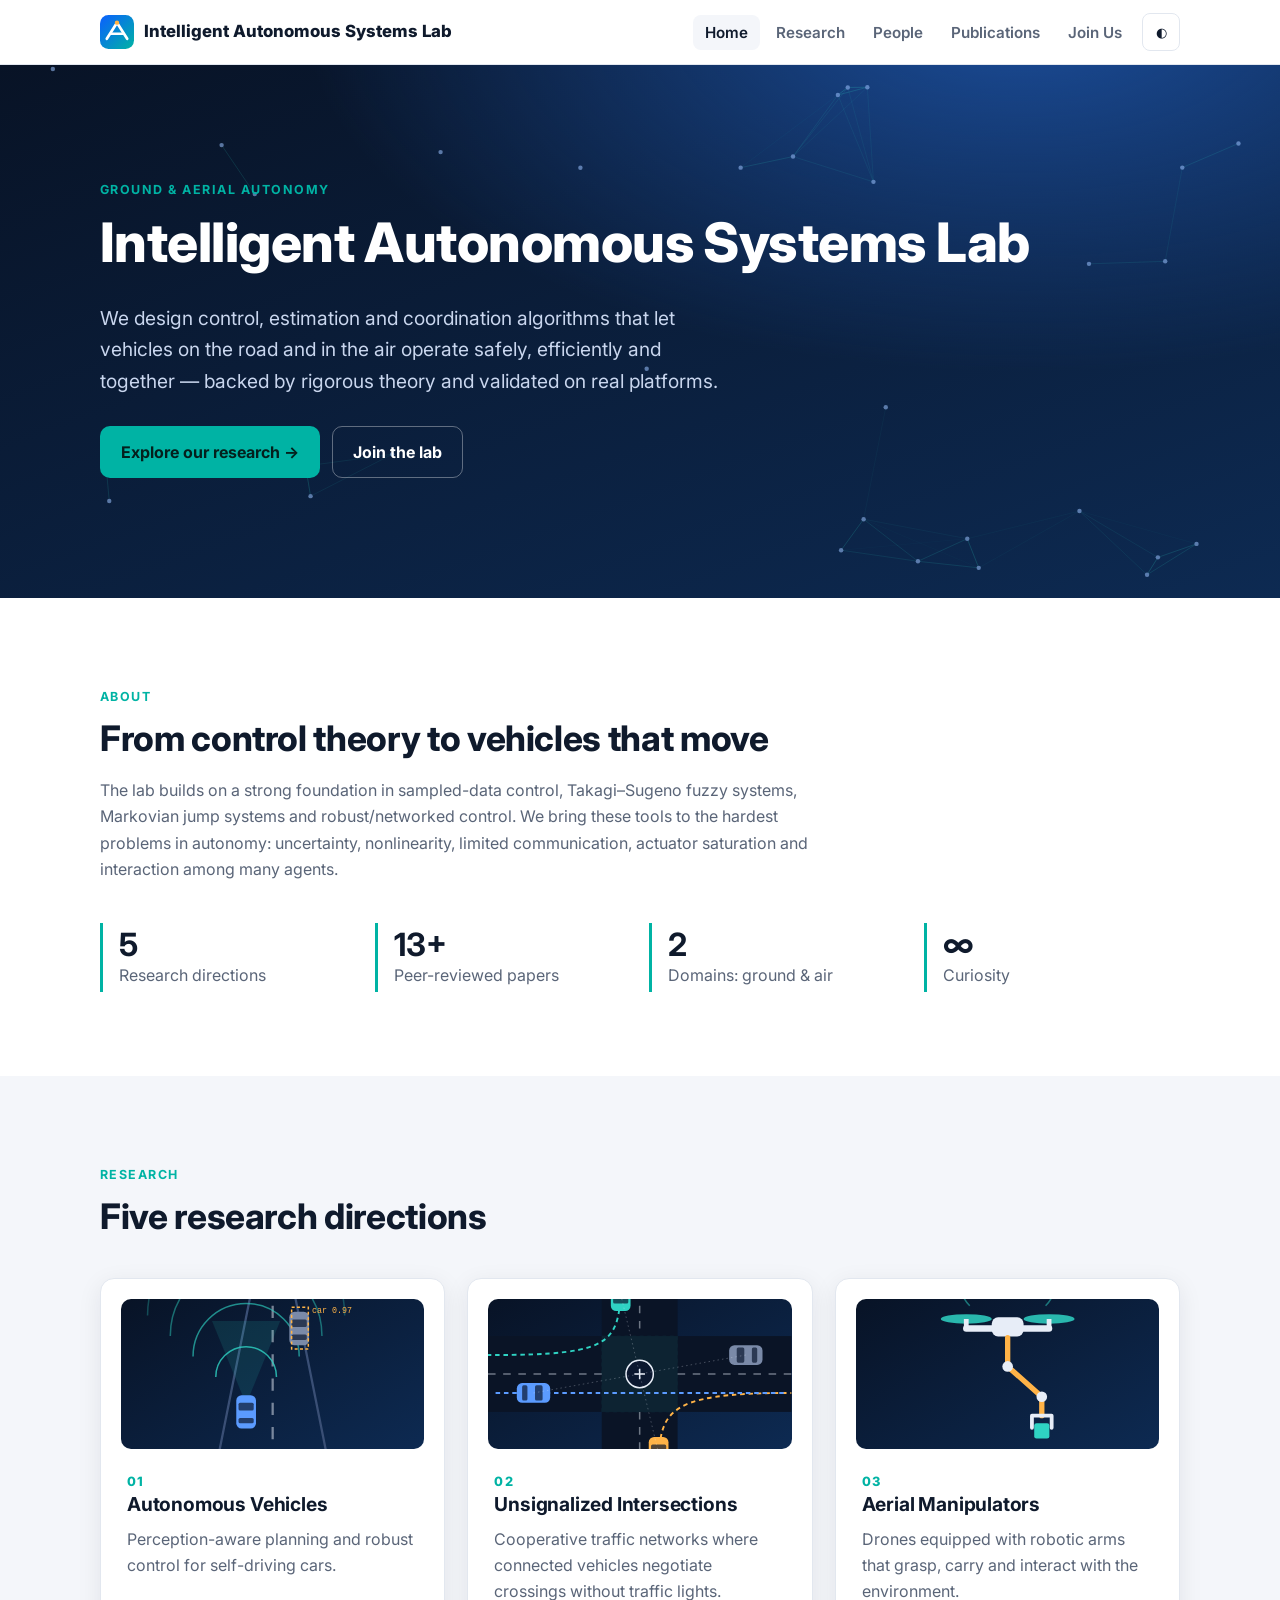
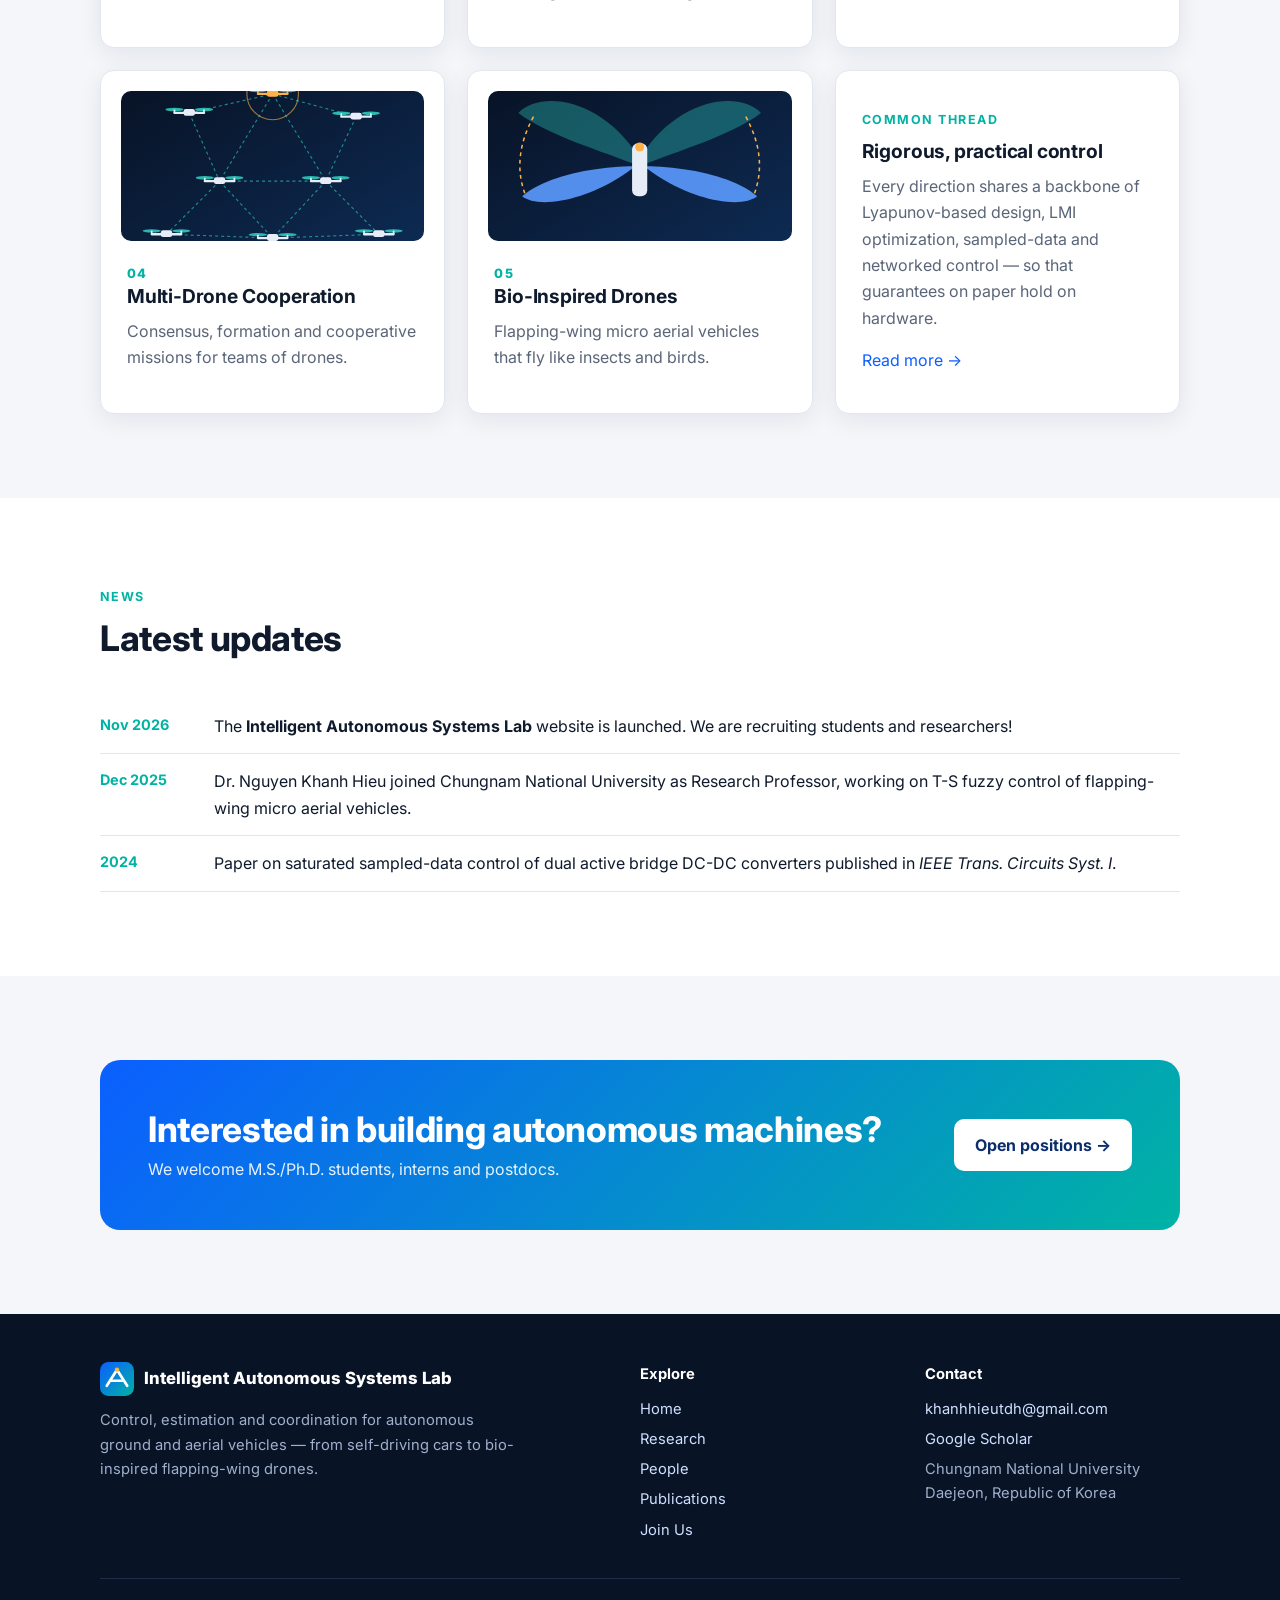
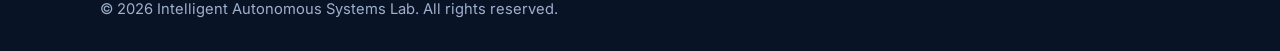
==== index.html @ d7c82af0 "Add files via upload" ====
<!doctype html><html lang="en"><head><meta charset="utf-8"><meta name="viewport" content="width=device-width,initial-scale=1"><link rel="preconnect" href="https://fonts.googleapis.com"><link href="https://fonts.googleapis.com/css2?family=Inter:wght@400;600;700;800&display=swap" rel="stylesheet"><link rel="stylesheet" href="assets/style.css"><link rel="icon" href="assets/favicon.svg">
<title>IAS Lab</title>
<meta name="description" content="Intelligent Autonomous Systems Lab — research on self-driving cars, unsignalized intersections, aerial manipulators, multi-drone cooperation and bio-inspired drones.">
</head><body data-page="home"><header id="site-header"></header>

<div class="hero"><canvas id="hero-canvas"></canvas><div class="wrap">
  <span class="eyebrow">Ground &amp; Aerial Autonomy</span>
  <h1>Intelligent Autonomous Systems Lab</h1>
  <p class="lead">We design control, estimation and coordination algorithms that let vehicles on the road and in the air operate safely, efficiently and together — backed by rigorous theory and validated on real platforms.</p>
  <div class="btns"><a class="btn btn-primary" href="research.html">Explore our research →</a><a class="btn btn-ghost" href="join.html">Join the lab</a></div>
</div></div>

<section><div class="wrap">
  <div class="section-head reveal"><span class="eyebrow">About</span><h2>From control theory to vehicles that move</h2>
  <p class="muted">The lab builds on a strong foundation in sampled-data control, Takagi–Sugeno fuzzy systems, Markovian jump systems and robust/networked control. We bring these tools to the hardest problems in autonomy: uncertainty, nonlinearity, limited communication, actuator saturation and interaction among many agents.</p></div>
  <div class="stats reveal">
    <div class="stat"><b>5</b><span class="muted">Research directions</span></div>
    <div class="stat"><b>13+</b><span class="muted">Peer-reviewed papers</span></div>
    <div class="stat"><b>2</b><span class="muted">Domains: ground &amp; air</span></div>
    <div class="stat"><b>∞</b><span class="muted">Curiosity</span></div>
  </div>
</div></section>

<section class="alt"><div class="wrap">
  <div class="section-head reveal"><span class="eyebrow">Research</span><h2>Five research directions</h2></div>
  <div class="grid g3">
    <a class="card reveal" href="research.html#av" style="color:inherit;text-decoration:none"><div class="art" data-art="av"></div><span class="num">01</span><h3>Autonomous Vehicles</h3><p class="muted">Perception-aware planning and robust control for self-driving cars.</p></a>
    <a class="card reveal" href="research.html#intersection" style="color:inherit;text-decoration:none"><div class="art" data-art="intersection"></div><span class="num">02</span><h3>Unsignalized Intersections</h3><p class="muted">Cooperative traffic networks where connected vehicles negotiate crossings without traffic lights.</p></a>
    <a class="card reveal" href="research.html#manipulation" style="color:inherit;text-decoration:none"><div class="art" data-art="manip"></div><span class="num">03</span><h3>Aerial Manipulators</h3><p class="muted">Drones equipped with robotic arms that grasp, carry and interact with the environment.</p></a>
    <a class="card reveal" href="research.html#multi-drone" style="color:inherit;text-decoration:none"><div class="art" data-art="swarm"></div><span class="num">04</span><h3>Multi-Drone Cooperation</h3><p class="muted">Consensus, formation and cooperative missions for teams of drones.</p></a>
    <a class="card reveal" href="research.html#bio-inspired" style="color:inherit;text-decoration:none"><div class="art" data-art="bio"></div><span class="num">05</span><h3>Bio-Inspired Drones</h3><p class="muted">Flapping-wing micro aerial vehicles that fly like insects and birds.</p></a>
    <div class="card reveal" style="display:flex;flex-direction:column;justify-content:center"><span class="eyebrow">Common thread</span><h3>Rigorous, practical control</h3><p class="muted">Every direction shares a backbone of Lyapunov-based design, LMI optimization, sampled-data and networked control — so that guarantees on paper hold on hardware.</p><a href="research.html">Read more →</a></div>
  </div>
</div></section>

<section><div class="wrap">
  <div class="section-head reveal"><span class="eyebrow">News</span><h2>Latest updates</h2></div>
  <ul class="news reveal">
    <li><time>Nov 2026</time><span>The <b>Intelligent Autonomous Systems Lab</b> website is launched. We are recruiting students and researchers!</span></li>
    <li><time>Dec 2025</time><span>Dr. Nguyen Khanh Hieu joined Chungnam National University as Research Professor, working on T-S fuzzy control of flapping-wing micro aerial vehicles.</span></li>
    <li><time>2024</time><span>Paper on saturated sampled-data control of dual active bridge DC-DC converters published in <i>IEEE Trans. Circuits Syst. I</i>.</span></li>
  </ul>
</div></section>

<section class="alt"><div class="wrap"><div class="cta reveal">
  <div><h2>Interested in building autonomous machines?</h2><p style="margin:0;opacity:.9">We welcome M.S./Ph.D. students, interns and postdocs.</p></div>
  <a class="btn" href="join.html">Open positions →</a></div></div></section>

<footer id="site-footer"></footer><script src="assets/main.js"></script></body></html>
---- assets/style.css ----
:root{
  --bg:#ffffff; --bg-alt:#f4f6fa; --ink:#0f1a2c; --muted:#5a6578; --line:#e2e7ef;
  --brand:#0b5fff; --brand-2:#00b3a4; --accent:#ff8a00;
  --hero1:#081326; --hero2:#0d2a52; --card:#ffffff;
  --radius:14px; --shadow:0 6px 24px rgba(15,26,44,.08);
}
@media (prefers-color-scheme: dark){
  :root:not([data-theme="light"]){
    --bg:#0b1220; --bg-alt:#0f1829; --ink:#e7edf7; --muted:#9aa7bd; --line:#1f2b42;
    --brand:#5b9bff; --brand-2:#2fd3c3; --card:#111c30; --shadow:0 6px 24px rgba(0,0,0,.35);
  }
}
:root[data-theme="dark"]{
  --bg:#0b1220; --bg-alt:#0f1829; --ink:#e7edf7; --muted:#9aa7bd; --line:#1f2b42;
  --brand:#5b9bff; --brand-2:#2fd3c3; --card:#111c30; --shadow:0 6px 24px rgba(0,0,0,.35);
}
*{box-sizing:border-box}
html{scroll-behavior:smooth}
body{margin:0;background:var(--bg);color:var(--ink);font:16px/1.65 "Inter",system-ui,-apple-system,"Segoe UI",Roboto,sans-serif;-webkit-font-smoothing:antialiased}
a{color:var(--brand);text-decoration:none}
a:hover{text-decoration:underline}
img,svg{max-width:100%;display:block}
.wrap{max-width:1120px;margin:0 auto;padding:0 20px}
h1,h2,h3{line-height:1.2;letter-spacing:-.01em;margin:0 0 .5em}
h1{font-size:clamp(2rem,5vw,3.4rem);font-weight:800}
h2{font-size:clamp(1.6rem,3vw,2.2rem);font-weight:750}
h3{font-size:1.2rem;font-weight:700}
p{margin:0 0 1em}
.muted{color:var(--muted)}
.eyebrow{display:inline-block;font-size:.78rem;font-weight:700;letter-spacing:.12em;text-transform:uppercase;color:var(--brand-2);margin-bottom:.6rem}

/* header */
.site-header{position:sticky;top:0;z-index:50;background:color-mix(in srgb,var(--bg) 88%,transparent);backdrop-filter:blur(10px);border-bottom:1px solid var(--line)}
.nav{display:flex;align-items:center;justify-content:space-between;height:64px}
.logo{display:flex;align-items:center;gap:10px;font-weight:800;color:var(--ink);font-size:1.05rem}
.logo:hover{text-decoration:none}
.logo svg{width:34px;height:34px}
.nav-links{display:flex;gap:4px;align-items:center;list-style:none;margin:0;padding:0}
.nav-links a{color:var(--muted);font-weight:600;font-size:.95rem;padding:8px 12px;border-radius:8px}
.nav-links a:hover,.nav-links a.active{color:var(--ink);background:var(--bg-alt);text-decoration:none}
.icon-btn{background:none;border:1px solid var(--line);color:var(--ink);border-radius:8px;width:38px;height:38px;cursor:pointer;display:grid;place-items:center}
.menu-btn{display:none}
@media (max-width:820px){
  .menu-btn{display:grid}
  .nav-links{position:absolute;top:64px;left:0;right:0;flex-direction:column;align-items:stretch;background:var(--bg);border-bottom:1px solid var(--line);padding:10px 20px;display:none}
  .nav-links.open{display:flex}
}

/* hero */
.hero{position:relative;overflow:hidden;color:#fff;background:radial-gradient(1200px 600px at 80% -10%,#1b4d9a 0%,transparent 60%),linear-gradient(160deg,var(--hero1),var(--hero2))}
.hero .wrap{position:relative;z-index:2;padding:110px 20px 120px}
.hero p.lead{font-size:1.2rem;max-width:640px;color:#c9d6ee}
.hero canvas{position:absolute;inset:0;width:100%;height:100%;z-index:1;opacity:.55}
.btns{display:flex;gap:12px;flex-wrap:wrap;margin-top:28px}
.btn{display:inline-flex;align-items:center;gap:8px;padding:12px 20px;border-radius:10px;font-weight:700;border:1px solid transparent}
.btn:hover{text-decoration:none;transform:translateY(-1px)}
.btn-primary{background:var(--brand-2);color:#04201d}
.btn-ghost{border-color:rgba(255,255,255,.35);color:#fff}
.page-hero{background:linear-gradient(160deg,var(--hero1),var(--hero2));color:#fff}
.page-hero .wrap{padding:70px 20px 60px}
.page-hero p{color:#c9d6ee;max-width:720px;font-size:1.1rem}

/* sections */
section{padding:84px 0}
section.alt{background:var(--bg-alt)}
.section-head{max-width:720px;margin-bottom:40px}
.grid{display:grid;gap:22px}
.g3{grid-template-columns:repeat(auto-fill,minmax(300px,1fr))}
.g2{grid-template-columns:repeat(auto-fill,minmax(420px,1fr))}
@media (max-width:520px){.g2,.g3{grid-template-columns:1fr}}
.card{background:var(--card);border:1px solid var(--line);border-radius:var(--radius);padding:26px;box-shadow:var(--shadow);transition:transform .2s,border-color .2s}
.card:hover{transform:translateY(-3px);border-color:color-mix(in srgb,var(--brand) 40%,var(--line))}
.card .art{height:150px;border-radius:10px;background:linear-gradient(150deg,var(--hero1),var(--hero2));margin:-6px -6px 18px;display:grid;place-items:center;overflow:hidden}
.card .art svg{width:100%;height:100%}
.num{font-size:.8rem;font-weight:800;color:var(--brand-2);letter-spacing:.1em}
.tags{display:flex;flex-wrap:wrap;gap:6px;margin-top:12px}
.tag{font-size:.78rem;font-weight:600;padding:3px 10px;border-radius:999px;background:var(--bg-alt);color:var(--muted);border:1px solid var(--line)}
.stats{display:grid;grid-template-columns:repeat(auto-fit,minmax(160px,1fr));gap:18px;margin-top:40px}
.stat{border-left:3px solid var(--brand-2);padding:4px 16px}
.stat b{display:block;font-size:2rem;line-height:1.1}

/* research detail */
.research-block{display:grid;grid-template-columns:1fr 1.15fr;gap:48px;align-items:center;padding:64px 0;border-bottom:1px solid var(--line)}
.research-block:nth-child(even) .art-lg{order:2}
.art-lg{border-radius:var(--radius);background:linear-gradient(150deg,var(--hero1),var(--hero2));aspect-ratio:4/3;overflow:hidden;box-shadow:var(--shadow)}
.art-lg svg{width:100%;height:100%}
.research-block ul{padding-left:1.1em;margin:0 0 1em}
.research-block li{margin-bottom:.35em}
@media (max-width:820px){.research-block{grid-template-columns:1fr;gap:24px}.research-block:nth-child(even) .art-lg{order:0}}
.toc{display:flex;flex-wrap:wrap;gap:8px;margin-top:22px}
.toc a{color:#fff;border:1px solid rgba(255,255,255,.3);padding:6px 14px;border-radius:999px;font-size:.9rem;font-weight:600}
.toc a:hover{background:rgba(255,255,255,.1);text-decoration:none}

/* people */
.pi{display:grid;grid-template-columns:220px 1fr;gap:40px;align-items:start}
@media (max-width:720px){.pi{grid-template-columns:1fr}}
.avatar{width:220px;height:220px;border-radius:18px;background:linear-gradient(150deg,var(--brand),var(--brand-2));display:grid;place-items:center;color:#fff;font-size:4rem;font-weight:800;box-shadow:var(--shadow)}
.timeline{list-style:none;padding:0;margin:0;border-left:2px solid var(--line)}
.timeline li{position:relative;padding:0 0 18px 20px}
.timeline li::before{content:"";position:absolute;left:-7px;top:7px;width:12px;height:12px;border-radius:50%;background:var(--brand-2)}
.timeline .when{font-size:.85rem;color:var(--muted);font-weight:600}
.links{display:flex;gap:10px;flex-wrap:wrap;margin:14px 0}
.chip{display:inline-flex;align-items:center;gap:6px;padding:7px 14px;border-radius:8px;border:1px solid var(--line);font-weight:600;font-size:.9rem;color:var(--ink);background:var(--card)}
.chip:hover{border-color:var(--brand);text-decoration:none}
.member{text-align:center}
.member .ph{width:96px;height:96px;border-radius:50%;margin:0 auto 12px;background:var(--bg-alt);border:2px dashed var(--line);display:grid;place-items:center;color:var(--muted);font-size:2rem}

/* publications */
.filter{display:flex;gap:8px;flex-wrap:wrap;margin-bottom:28px}
.filter button{font:inherit;font-weight:600;font-size:.9rem;padding:7px 16px;border-radius:999px;border:1px solid var(--line);background:var(--card);color:var(--muted);cursor:pointer}
.filter button.on{background:var(--brand);border-color:var(--brand);color:#fff}
.pubs{list-style:none;padding:0;margin:0}
.pub{display:grid;grid-template-columns:64px 1fr;gap:16px;padding:18px 0;border-bottom:1px solid var(--line)}
.pub .yr{font-weight:800;color:var(--brand-2)}
.pub .title{font-weight:700}
.pub .venue{font-style:italic;color:var(--muted)}
.badge{display:inline-block;font-size:.7rem;font-weight:800;letter-spacing:.06em;text-transform:uppercase;padding:2px 8px;border-radius:5px;margin-left:6px;background:color-mix(in srgb,var(--accent) 18%,transparent);color:var(--accent);vertical-align:middle}

/* news / cta */
.news{list-style:none;padding:0;margin:0}
.news li{display:flex;gap:18px;padding:14px 0;border-bottom:1px solid var(--line)}
.news time{flex:0 0 96px;font-weight:700;color:var(--brand-2);font-size:.9rem}
.cta{border-radius:20px;padding:48px;background:linear-gradient(135deg,var(--brand),var(--brand-2));color:#fff;display:flex;justify-content:space-between;gap:24px;align-items:center;flex-wrap:wrap}
.cta h2{margin:0 0 6px}
.cta .btn{background:#fff;color:#0b2d6b}

footer{background:var(--hero1);color:#9fb0cc;padding:48px 0 30px;font-size:.92rem}
footer a{color:#cfe0ff}
.foot{display:grid;grid-template-columns:2fr 1fr 1fr;gap:30px}
@media (max-width:720px){.foot{grid-template-columns:1fr}}
footer h4{color:#fff;margin:0 0 10px}
footer ul{list-style:none;padding:0;margin:0}
footer li{margin-bottom:6px}
.copy{border-top:1px solid #1d2c47;margin-top:30px;padding-top:18px}
.reveal{opacity:0;transform:translateY(18px);transition:opacity .6s,transform .6s}
.reveal.in{opacity:1;transform:none}
@media (prefers-reduced-motion:reduce){.reveal{opacity:1;transform:none}}
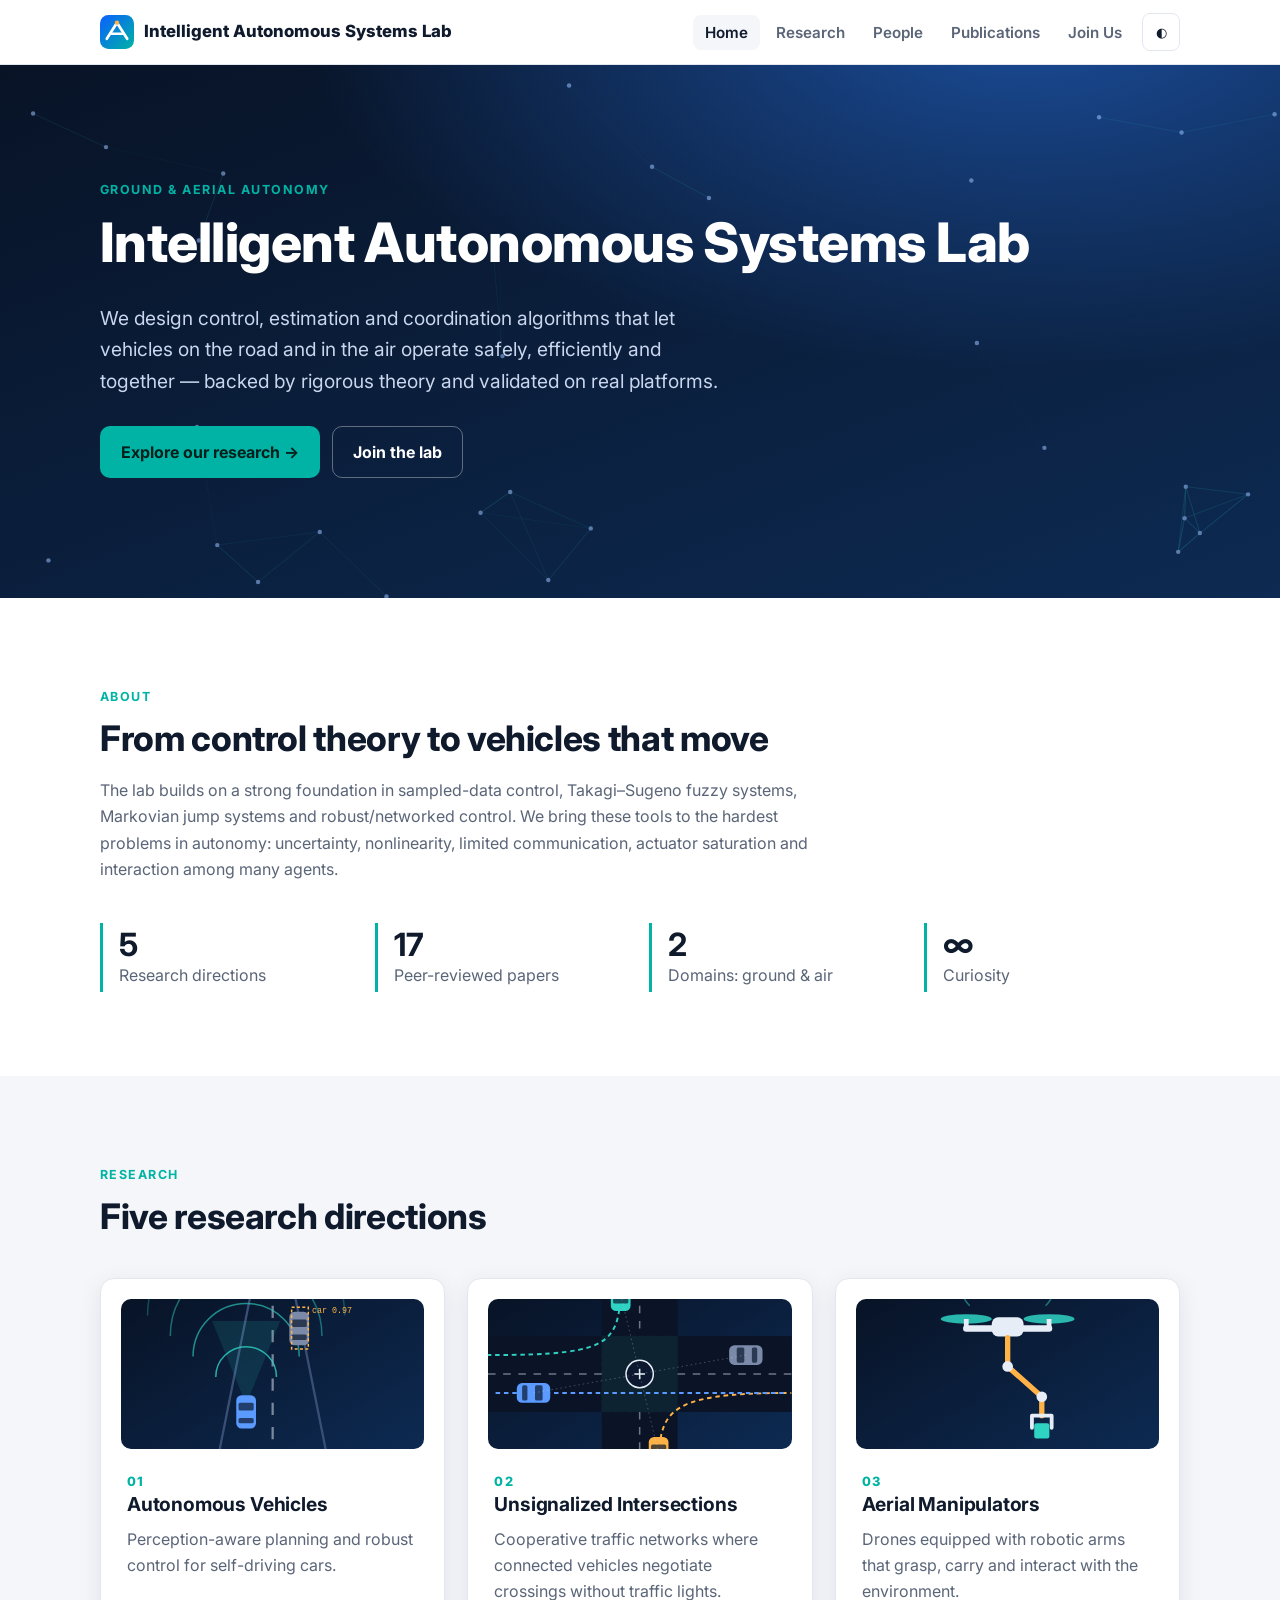
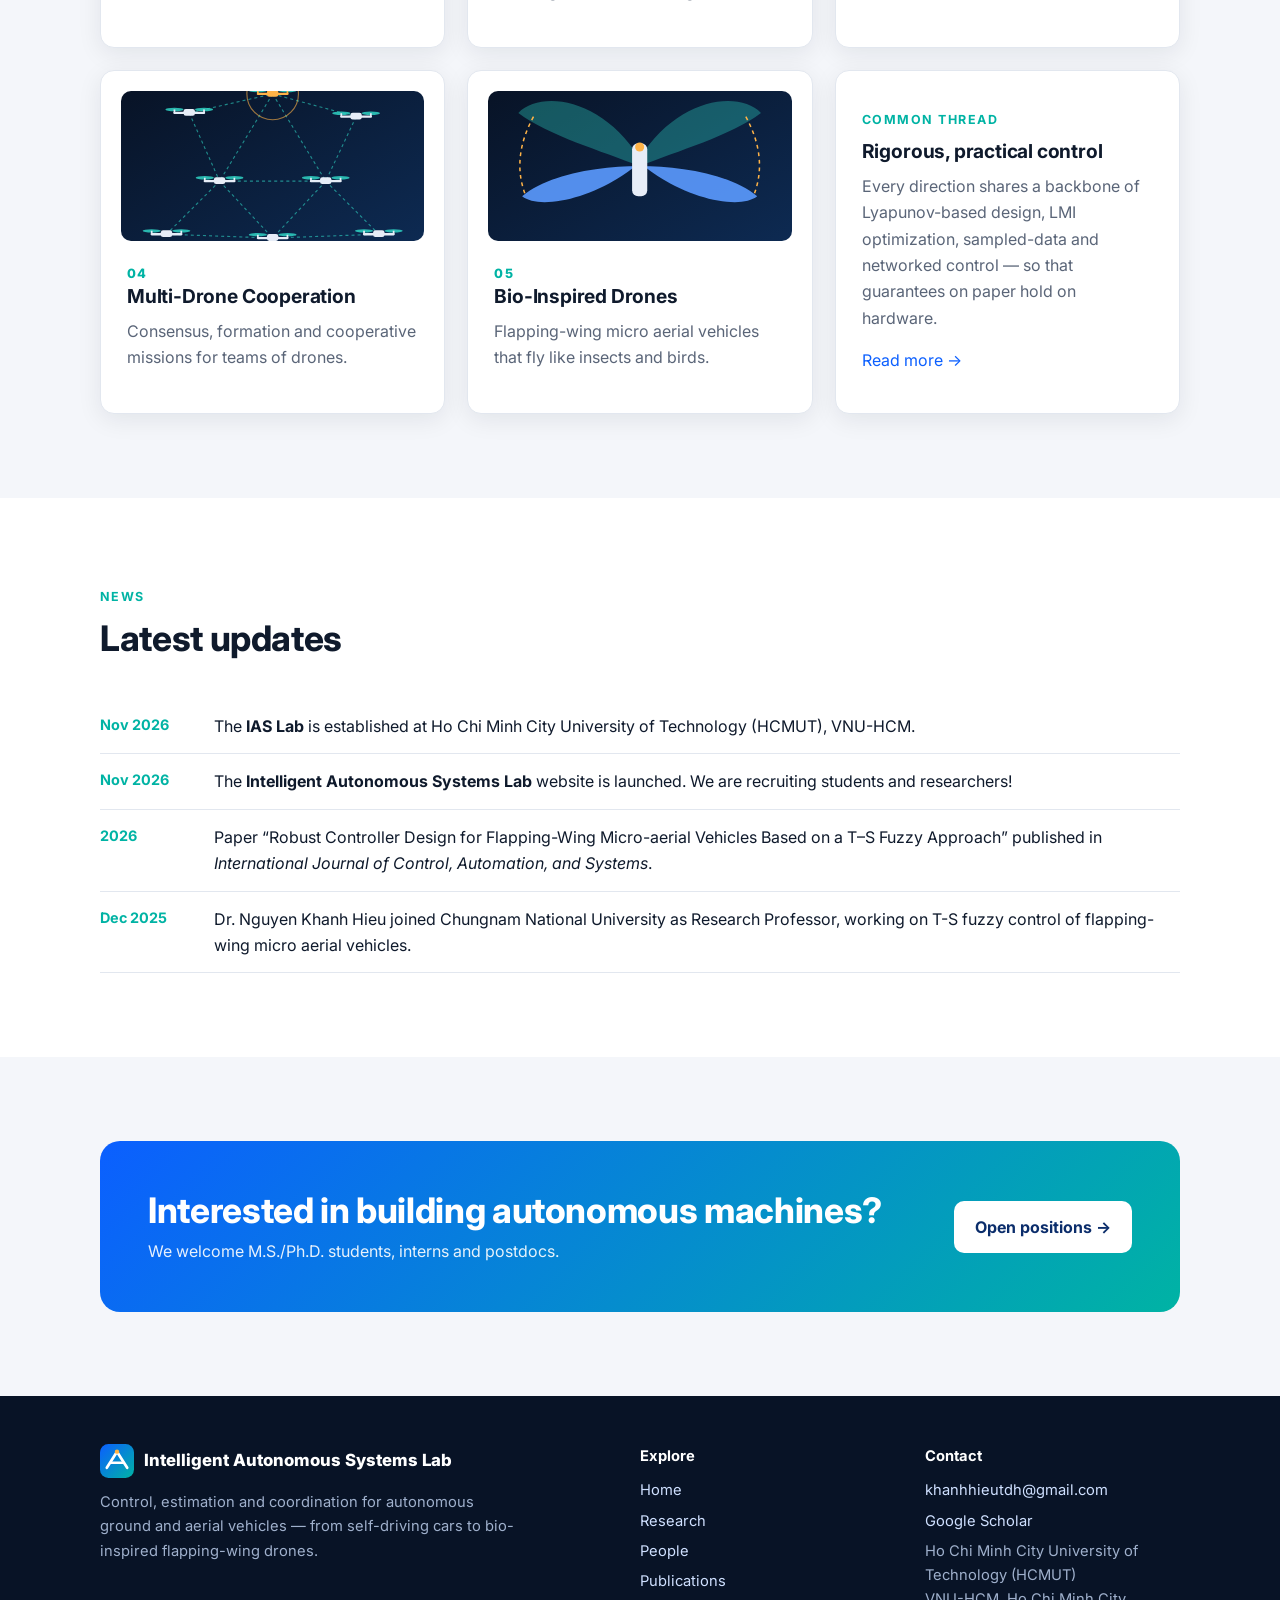
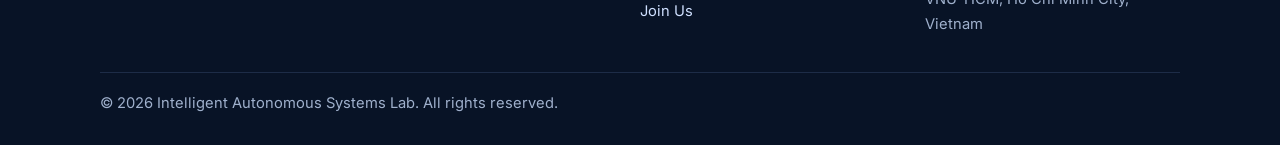
==== commit e4d587c6: "Add files via upload" ====
--- a/index.html
+++ b/index.html
@@ -15,7 +15,7 @@
   <p class="muted">The lab builds on a strong foundation in sampled-data control, Takagi–Sugeno fuzzy systems, Markovian jump systems and robust/networked control. We bring these tools to the hardest problems in autonomy: uncertainty, nonlinearity, limited communication, actuator saturation and interaction among many agents.</p></div>
   <div class="stats reveal">
     <div class="stat"><b>5</b><span class="muted">Research directions</span></div>
-    <div class="stat"><b>13+</b><span class="muted">Peer-reviewed papers</span></div>
+    <div class="stat"><b>17</b><span class="muted">Peer-reviewed papers</span></div>
     <div class="stat"><b>2</b><span class="muted">Domains: ground &amp; air</span></div>
     <div class="stat"><b>∞</b><span class="muted">Curiosity</span></div>
   </div>
@@ -36,9 +36,10 @@
 <section><div class="wrap">
   <div class="section-head reveal"><span class="eyebrow">News</span><h2>Latest updates</h2></div>
   <ul class="news reveal">
+    <li><time>Nov 2026</time><span>The <b>IAS Lab</b> is established at Ho Chi Minh City University of Technology (HCMUT), VNU-HCM.</span></li>
     <li><time>Nov 2026</time><span>The <b>Intelligent Autonomous Systems Lab</b> website is launched. We are recruiting students and researchers!</span></li>
+    <li><time>2026</time><span>Paper “Robust Controller Design for Flapping-Wing Micro-aerial Vehicles Based on a T–S Fuzzy Approach” published in <i>International Journal of Control, Automation, and Systems</i>.</span></li>
     <li><time>Dec 2025</time><span>Dr. Nguyen Khanh Hieu joined Chungnam National University as Research Professor, working on T-S fuzzy control of flapping-wing micro aerial vehicles.</span></li>
-    <li><time>2024</time><span>Paper on saturated sampled-data control of dual active bridge DC-DC converters published in <i>IEEE Trans. Circuits Syst. I</i>.</span></li>
   </ul>
 </div></section>
 
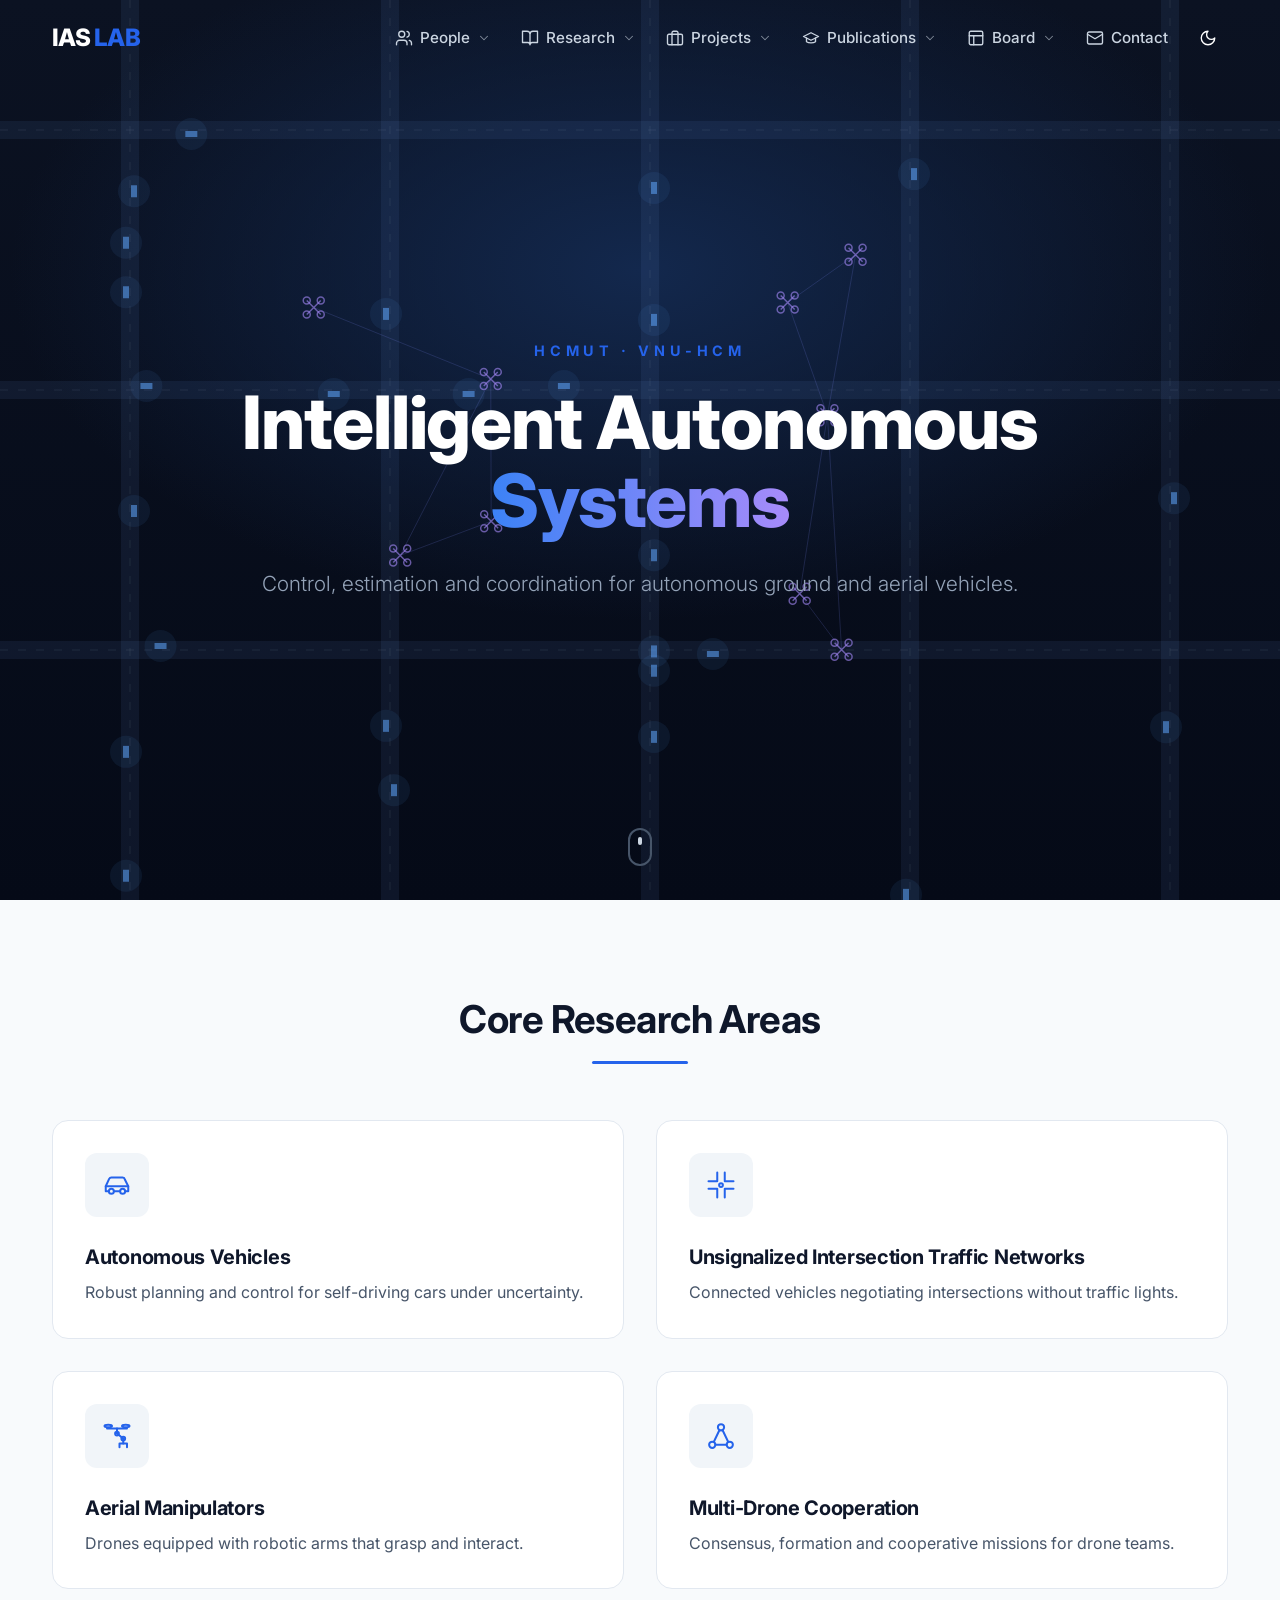
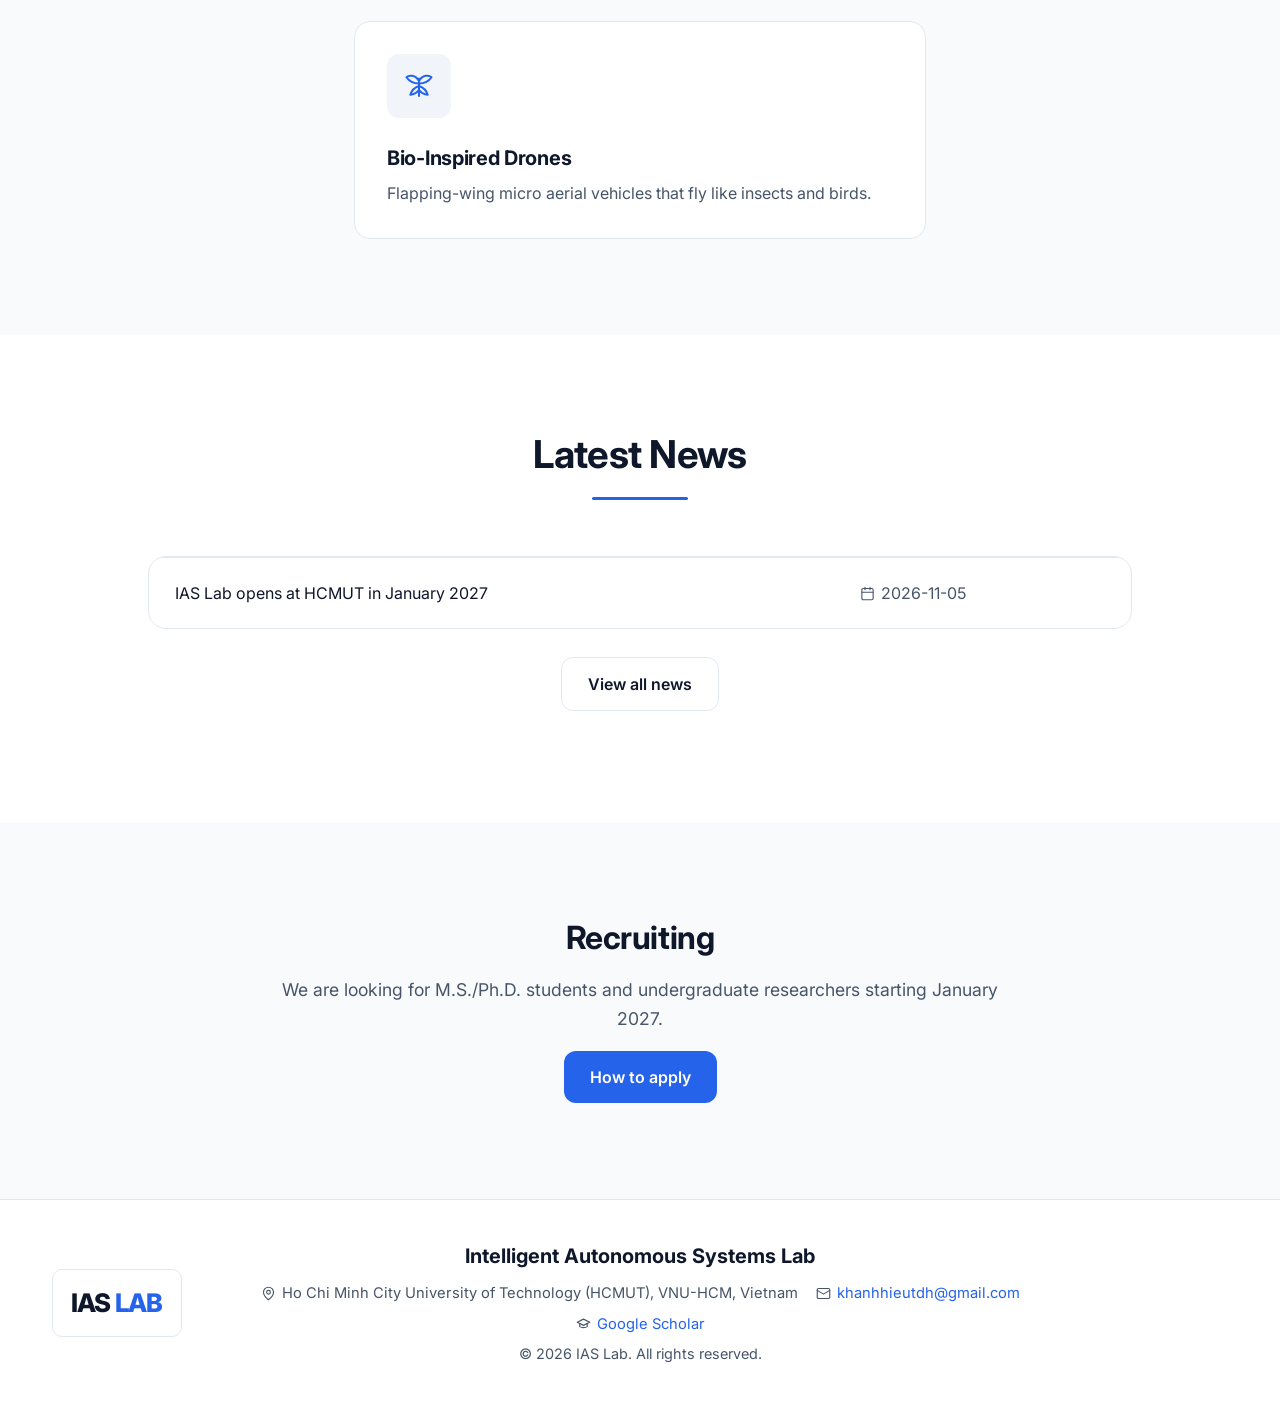
==== commit aa652653: "Add files via upload" ====
--- a/index.html
+++ b/index.html
@@ -1,50 +1,27 @@
-<!doctype html><html lang="en"><head><meta charset="utf-8"><meta name="viewport" content="width=device-width,initial-scale=1"><link rel="preconnect" href="https://fonts.googleapis.com"><link href="https://fonts.googleapis.com/css2?family=Inter:wght@400;600;700;800&display=swap" rel="stylesheet"><link rel="stylesheet" href="assets/style.css"><link rel="icon" href="assets/favicon.svg">
-<title>IAS Lab</title>
-<meta name="description" content="Intelligent Autonomous Systems Lab — research on self-driving cars, unsignalized intersections, aerial manipulators, multi-drone cooperation and bio-inspired drones.">
-</head><body data-page="home"><header id="site-header"></header>
+<!doctype html><html lang="en"><head><meta charset="utf-8"><meta name="viewport" content="width=device-width,initial-scale=1">
+<title>IAS Lab</title><meta name="description" content="Intelligent Autonomous Systems Lab — autonomous vehicles, unsignalized intersections, aerial manipulators, multi-drone cooperation and bio-inspired drones.">
+<link rel="preconnect" href="https://fonts.googleapis.com"><link href="https://fonts.googleapis.com/css2?family=Inter:wght@300;400;500;600;700;800&display=swap" rel="stylesheet">
+<link rel="icon" href="assets/favicon.svg"><link rel="stylesheet" href="assets/style.css">
+<script>try{var t=localStorage.getItem('theme');if(t)document.documentElement.dataset.theme=t}catch(e){}</script>
+</head><body data-page="home"><header id="hdr"></header>
+<main>
+<section class="hero"><canvas id="hero-canvas"></canvas><div class="in">
+  <div class="kicker">HCMUT · VNU-HCM</div>
+  <h1>Intelligent Autonomous<br><span class="grad">Systems</span></h1>
+  <p id="hero-p"></p></div><a class="mouse" href="#research" aria-label="Scroll down"></a></section>
 
-<div class="hero"><canvas id="hero-canvas"></canvas><div class="wrap">
-  <span class="eyebrow">Ground &amp; Aerial Autonomy</span>
-  <h1>Intelligent Autonomous Systems Lab</h1>
-  <p class="lead">We design control, estimation and coordination algorithms that let vehicles on the road and in the air operate safely, efficiently and together — backed by rigorous theory and validated on real platforms.</p>
-  <div class="btns"><a class="btn btn-primary" href="research.html">Explore our research →</a><a class="btn btn-ghost" href="join.html">Join the lab</a></div>
-</div></div>
+<section class="sec" id="research"><div class="wrap">
+  <div class="title fade"><h2>Core Research Areas</h2><div class="bar"></div></div>
+  <div class="areas" id="areas"></div></div></section>
 
-<section><div class="wrap">
-  <div class="section-head reveal"><span class="eyebrow">About</span><h2>From control theory to vehicles that move</h2>
-  <p class="muted">The lab builds on a strong foundation in sampled-data control, Takagi–Sugeno fuzzy systems, Markovian jump systems and robust/networked control. We bring these tools to the hardest problems in autonomy: uncertainty, nonlinearity, limited communication, actuator saturation and interaction among many agents.</p></div>
-  <div class="stats reveal">
-    <div class="stat"><b>5</b><span class="muted">Research directions</span></div>
-    <div class="stat"><b>17</b><span class="muted">Peer-reviewed papers</span></div>
-    <div class="stat"><b>2</b><span class="muted">Domains: ground &amp; air</span></div>
-    <div class="stat"><b>∞</b><span class="muted">Curiosity</span></div>
-  </div>
-</div></section>
+<section class="sec tint"><div class="wrap narrow">
+  <div class="title fade"><h2>Latest News</h2><div class="bar"></div></div>
+  <table class="tbl fade"><tbody id="latest"></tbody></table>
+  <p style="text-align:center;margin-top:28px"><a class="btn ghost" href="board.html#news">View all news</a></p></div></section>
 
-<section class="alt"><div class="wrap">
-  <div class="section-head reveal"><span class="eyebrow">Research</span><h2>Five research directions</h2></div>
-  <div class="grid g3">
-    <a class="card reveal" href="research.html#av" style="color:inherit;text-decoration:none"><div class="art" data-art="av"></div><span class="num">01</span><h3>Autonomous Vehicles</h3><p class="muted">Perception-aware planning and robust control for self-driving cars.</p></a>
-    <a class="card reveal" href="research.html#intersection" style="color:inherit;text-decoration:none"><div class="art" data-art="intersection"></div><span class="num">02</span><h3>Unsignalized Intersections</h3><p class="muted">Cooperative traffic networks where connected vehicles negotiate crossings without traffic lights.</p></a>
-    <a class="card reveal" href="research.html#manipulation" style="color:inherit;text-decoration:none"><div class="art" data-art="manip"></div><span class="num">03</span><h3>Aerial Manipulators</h3><p class="muted">Drones equipped with robotic arms that grasp, carry and interact with the environment.</p></a>
-    <a class="card reveal" href="research.html#multi-drone" style="color:inherit;text-decoration:none"><div class="art" data-art="swarm"></div><span class="num">04</span><h3>Multi-Drone Cooperation</h3><p class="muted">Consensus, formation and cooperative missions for teams of drones.</p></a>
-    <a class="card reveal" href="research.html#bio-inspired" style="color:inherit;text-decoration:none"><div class="art" data-art="bio"></div><span class="num">05</span><h3>Bio-Inspired Drones</h3><p class="muted">Flapping-wing micro aerial vehicles that fly like insects and birds.</p></a>
-    <div class="card reveal" style="display:flex;flex-direction:column;justify-content:center"><span class="eyebrow">Common thread</span><h3>Rigorous, practical control</h3><p class="muted">Every direction shares a backbone of Lyapunov-based design, LMI optimization, sampled-data and networked control — so that guarantees on paper hold on hardware.</p><a href="research.html">Read more →</a></div>
-  </div>
-</div></section>
-
-<section><div class="wrap">
-  <div class="section-head reveal"><span class="eyebrow">News</span><h2>Latest updates</h2></div>
-  <ul class="news reveal">
-    <li><time>Nov 2026</time><span>The <b>IAS Lab</b> is established at Ho Chi Minh City University of Technology (HCMUT), VNU-HCM.</span></li>
-    <li><time>Nov 2026</time><span>The <b>Intelligent Autonomous Systems Lab</b> website is launched. We are recruiting students and researchers!</span></li>
-    <li><time>2026</time><span>Paper “Robust Controller Design for Flapping-Wing Micro-aerial Vehicles Based on a T–S Fuzzy Approach” published in <i>International Journal of Control, Automation, and Systems</i>.</span></li>
-    <li><time>Dec 2025</time><span>Dr. Nguyen Khanh Hieu joined Chungnam National University as Research Professor, working on T-S fuzzy control of flapping-wing micro aerial vehicles.</span></li>
-  </ul>
-</div></section>
-
-<section class="alt"><div class="wrap"><div class="cta reveal">
-  <div><h2>Interested in building autonomous machines?</h2><p style="margin:0;opacity:.9">We welcome M.S./Ph.D. students, interns and postdocs.</p></div>
-  <a class="btn" href="join.html">Open positions →</a></div></div></section>
-
-<footer id="site-footer"></footer><script src="assets/main.js"></script></body></html>
+<section class="sec"><div class="wrap"><div class="cta fade">
+  <h2 style="font-size:2rem">Recruiting</h2>
+  <p>We are looking for M.S./Ph.D. students and undergraduate researchers starting January 2027.</p>
+  <a class="btn" href="contact.html">How to apply</a></div></div></section>
+</main>
+<footer id="ftr"></footer><script src="assets/data.js"></script><script src="assets/main.js"></script></body></html>
--- a/assets/style.css
+++ b/assets/style.css
@@ -1,137 +1,210 @@
 :root{
-  --bg:#ffffff; --bg-alt:#f4f6fa; --ink:#0f1a2c; --muted:#5a6578; --line:#e2e7ef;
-  --brand:#0b5fff; --brand-2:#00b3a4; --accent:#ff8a00;
-  --hero1:#081326; --hero2:#0d2a52; --card:#ffffff;
-  --radius:14px; --shadow:0 6px 24px rgba(15,26,44,.08);
-}
-@media (prefers-color-scheme: dark){
-  :root:not([data-theme="light"]){
-    --bg:#0b1220; --bg-alt:#0f1829; --ink:#e7edf7; --muted:#9aa7bd; --line:#1f2b42;
-    --brand:#5b9bff; --brand-2:#2fd3c3; --card:#111c30; --shadow:0 6px 24px rgba(0,0,0,.35);
-  }
+  --bg:#f8fafc; --bg2:#ffffff; --card:#ffffff; --card2:#f1f5f9; --line:#e2e8f0; --ink:#0f172a; --muted:#475569; --dim:#64748b;
+  --blue:#2563eb; --hero:#0b1222; --blue-soft:rgba(37,99,235,.10); --violet:#6366f1; --shadow:0 10px 30px rgba(15,23,42,.08);
 }
 :root[data-theme="dark"]{
-  --bg:#0b1220; --bg-alt:#0f1829; --ink:#e7edf7; --muted:#9aa7bd; --line:#1f2b42;
-  --brand:#5b9bff; --brand-2:#2fd3c3; --card:#111c30; --shadow:0 6px 24px rgba(0,0,0,.35);
-}
+  --bg:#030712; --bg2:#0b1324; --card:#111a2e; --card2:#18233a; --line:#1f2a40; --ink:#f1f5f9; --muted:#94a3b8; --dim:#64748b;
+  --blue:#3b82f6; --blue-soft:rgba(59,130,246,.14); --violet:#818cf8; --hero:#0b1222;
+  --shadow:0 10px 30px rgba(0,0,0,.35);
+}
+
 *{box-sizing:border-box}
 html{scroll-behavior:smooth}
-body{margin:0;background:var(--bg);color:var(--ink);font:16px/1.65 "Inter",system-ui,-apple-system,"Segoe UI",Roboto,sans-serif;-webkit-font-smoothing:antialiased}
-a{color:var(--brand);text-decoration:none}
-a:hover{text-decoration:underline}
-img,svg{max-width:100%;display:block}
-.wrap{max-width:1120px;margin:0 auto;padding:0 20px}
-h1,h2,h3{line-height:1.2;letter-spacing:-.01em;margin:0 0 .5em}
-h1{font-size:clamp(2rem,5vw,3.4rem);font-weight:800}
-h2{font-size:clamp(1.6rem,3vw,2.2rem);font-weight:750}
-h3{font-size:1.2rem;font-weight:700}
-p{margin:0 0 1em}
-.muted{color:var(--muted)}
-.eyebrow{display:inline-block;font-size:.78rem;font-weight:700;letter-spacing:.12em;text-transform:uppercase;color:var(--brand-2);margin-bottom:.6rem}
-
-/* header */
-.site-header{position:sticky;top:0;z-index:50;background:color-mix(in srgb,var(--bg) 88%,transparent);backdrop-filter:blur(10px);border-bottom:1px solid var(--line)}
-.nav{display:flex;align-items:center;justify-content:space-between;height:64px}
-.logo{display:flex;align-items:center;gap:10px;font-weight:800;color:var(--ink);font-size:1.05rem}
-.logo:hover{text-decoration:none}
-.logo svg{width:34px;height:34px}
-.nav-links{display:flex;gap:4px;align-items:center;list-style:none;margin:0;padding:0}
-.nav-links a{color:var(--muted);font-weight:600;font-size:.95rem;padding:8px 12px;border-radius:8px}
-.nav-links a:hover,.nav-links a.active{color:var(--ink);background:var(--bg-alt);text-decoration:none}
-.icon-btn{background:none;border:1px solid var(--line);color:var(--ink);border-radius:8px;width:38px;height:38px;cursor:pointer;display:grid;place-items:center}
-.menu-btn{display:none}
-@media (max-width:820px){
-  .menu-btn{display:grid}
-  .nav-links{position:absolute;top:64px;left:0;right:0;flex-direction:column;align-items:stretch;background:var(--bg);border-bottom:1px solid var(--line);padding:10px 20px;display:none}
-  .nav-links.open{display:flex}
-}
-
-/* hero */
-.hero{position:relative;overflow:hidden;color:#fff;background:radial-gradient(1200px 600px at 80% -10%,#1b4d9a 0%,transparent 60%),linear-gradient(160deg,var(--hero1),var(--hero2))}
-.hero .wrap{position:relative;z-index:2;padding:110px 20px 120px}
-.hero p.lead{font-size:1.2rem;max-width:640px;color:#c9d6ee}
-.hero canvas{position:absolute;inset:0;width:100%;height:100%;z-index:1;opacity:.55}
-.btns{display:flex;gap:12px;flex-wrap:wrap;margin-top:28px}
-.btn{display:inline-flex;align-items:center;gap:8px;padding:12px 20px;border-radius:10px;font-weight:700;border:1px solid transparent}
-.btn:hover{text-decoration:none;transform:translateY(-1px)}
-.btn-primary{background:var(--brand-2);color:#04201d}
-.btn-ghost{border-color:rgba(255,255,255,.35);color:#fff}
-.page-hero{background:linear-gradient(160deg,var(--hero1),var(--hero2));color:#fff}
-.page-hero .wrap{padding:70px 20px 60px}
-.page-hero p{color:#c9d6ee;max-width:720px;font-size:1.1rem}
-
-/* sections */
-section{padding:84px 0}
-section.alt{background:var(--bg-alt)}
-.section-head{max-width:720px;margin-bottom:40px}
-.grid{display:grid;gap:22px}
-.g3{grid-template-columns:repeat(auto-fill,minmax(300px,1fr))}
-.g2{grid-template-columns:repeat(auto-fill,minmax(420px,1fr))}
-@media (max-width:520px){.g2,.g3{grid-template-columns:1fr}}
-.card{background:var(--card);border:1px solid var(--line);border-radius:var(--radius);padding:26px;box-shadow:var(--shadow);transition:transform .2s,border-color .2s}
-.card:hover{transform:translateY(-3px);border-color:color-mix(in srgb,var(--brand) 40%,var(--line))}
-.card .art{height:150px;border-radius:10px;background:linear-gradient(150deg,var(--hero1),var(--hero2));margin:-6px -6px 18px;display:grid;place-items:center;overflow:hidden}
-.card .art svg{width:100%;height:100%}
-.num{font-size:.8rem;font-weight:800;color:var(--brand-2);letter-spacing:.1em}
-.tags{display:flex;flex-wrap:wrap;gap:6px;margin-top:12px}
-.tag{font-size:.78rem;font-weight:600;padding:3px 10px;border-radius:999px;background:var(--bg-alt);color:var(--muted);border:1px solid var(--line)}
-.stats{display:grid;grid-template-columns:repeat(auto-fit,minmax(160px,1fr));gap:18px;margin-top:40px}
-.stat{border-left:3px solid var(--brand-2);padding:4px 16px}
-.stat b{display:block;font-size:2rem;line-height:1.1}
-
-/* research detail */
-.research-block{display:grid;grid-template-columns:1fr 1.15fr;gap:48px;align-items:center;padding:64px 0;border-bottom:1px solid var(--line)}
-.research-block:nth-child(even) .art-lg{order:2}
-.art-lg{border-radius:var(--radius);background:linear-gradient(150deg,var(--hero1),var(--hero2));aspect-ratio:4/3;overflow:hidden;box-shadow:var(--shadow)}
-.art-lg svg{width:100%;height:100%}
-.research-block ul{padding-left:1.1em;margin:0 0 1em}
-.research-block li{margin-bottom:.35em}
-@media (max-width:820px){.research-block{grid-template-columns:1fr;gap:24px}.research-block:nth-child(even) .art-lg{order:0}}
-.toc{display:flex;flex-wrap:wrap;gap:8px;margin-top:22px}
-.toc a{color:#fff;border:1px solid rgba(255,255,255,.3);padding:6px 14px;border-radius:999px;font-size:.9rem;font-weight:600}
-.toc a:hover{background:rgba(255,255,255,.1);text-decoration:none}
-
-/* people */
-.pi{display:grid;grid-template-columns:220px 1fr;gap:40px;align-items:start}
-@media (max-width:720px){.pi{grid-template-columns:1fr}}
-.avatar{width:220px;height:220px;border-radius:18px;background:linear-gradient(150deg,var(--brand),var(--brand-2));display:grid;place-items:center;color:#fff;font-size:4rem;font-weight:800;box-shadow:var(--shadow)}
-.timeline{list-style:none;padding:0;margin:0;border-left:2px solid var(--line)}
-.timeline li{position:relative;padding:0 0 18px 20px}
-.timeline li::before{content:"";position:absolute;left:-7px;top:7px;width:12px;height:12px;border-radius:50%;background:var(--brand-2)}
-.timeline .when{font-size:.85rem;color:var(--muted);font-weight:600}
-.links{display:flex;gap:10px;flex-wrap:wrap;margin:14px 0}
-.chip{display:inline-flex;align-items:center;gap:6px;padding:7px 14px;border-radius:8px;border:1px solid var(--line);font-weight:600;font-size:.9rem;color:var(--ink);background:var(--card)}
-.chip:hover{border-color:var(--brand);text-decoration:none}
+body{margin:0;background:var(--bg);color:var(--ink);font:16px/1.65 "Inter",system-ui,-apple-system,"Segoe UI",sans-serif;-webkit-font-smoothing:antialiased;min-height:100vh;display:flex;flex-direction:column}
+main{flex:1}
+a{color:var(--blue);text-decoration:none}
+svg.i{width:18px;height:18px;flex:none;stroke:currentColor;fill:none;stroke-width:1.8;stroke-linecap:round;stroke-linejoin:round}
+.wrap{max-width:1216px;margin:0 auto;padding:0 20px}
+.narrow{max-width:1024px}
+h1,h2,h3{line-height:1.2;margin:0 0 .5em;letter-spacing:-.015em}
+
+/* ---------- header ---------- */
+.hdr{position:fixed;top:0;left:0;right:0;z-index:100;transition:background .25s,border-color .25s;border-bottom:1px solid transparent}
+.hdr.solid,.hdr.always{background:color-mix(in srgb,var(--bg) 85%,transparent);backdrop-filter:blur(12px);border-color:var(--line)}
+.hdr .wrap{display:flex;align-items:center;justify-content:space-between;height:76px}
+.brand{font-weight:800;font-size:1.5rem;letter-spacing:-.03em;color:var(--ink)}
+.brand span{color:var(--blue)}
+.menu{display:flex;align-items:center;gap:2px;list-style:none;margin:0;padding:0}
+.menu>li{position:relative}
+.menu>li>a{display:flex;align-items:center;gap:7px;padding:9px 14px;border-radius:10px;color:var(--muted);font-weight:500;font-size:.95rem}
+.hdr:not(.solid):not(.always) .menu>li>a{color:#cbd5e1}
+.menu>li>a:hover,.menu>li>a.on{color:var(--blue);background:var(--blue-soft)}
+.menu .chev{width:14px;height:14px;opacity:.6}
+.dd{position:absolute;top:100%;left:0;min-width:230px;padding:8px;margin-top:6px;background:var(--card);border:1px solid var(--line);border-radius:12px;box-shadow:var(--shadow);list-style:none;opacity:0;visibility:hidden;transform:translateY(-6px);transition:.18s}
+.menu>li:hover .dd,.menu>li:focus-within .dd{opacity:1;visibility:visible;transform:none}
+.dd a{display:block;padding:9px 12px;border-radius:8px;color:var(--muted);font-size:.9rem;white-space:nowrap}
+.dd a:hover{background:var(--blue-soft);color:var(--blue)}
+.ibtn{background:none;border:0;color:var(--muted);width:40px;height:40px;border-radius:10px;cursor:pointer;display:grid;place-items:center}
+.ibtn:hover{color:var(--blue);background:var(--blue-soft)}
+.burger{display:none}
+@media (max-width:1060px){
+  .burger{display:grid}
+  .menu{position:fixed;top:76px;left:0;right:0;bottom:0;background:var(--bg);flex-direction:column;align-items:stretch;padding:12px 20px;overflow:auto;display:none}
+  .menu.open{display:flex}
+  .menu>li>a,.hdr:not(.solid):not(.always) .menu>li>a{color:var(--ink);font-size:1.05rem;padding:12px}
+  .dd{position:static;opacity:1;visibility:visible;transform:none;box-shadow:none;border:0;background:none;padding:0 0 6px 26px;margin:0}
+  .menu .chev{display:none}
+}
+
+/* ---------- hero ---------- */
+.hero{position:relative;min-height:100vh;display:grid;place-items:center;text-align:center;overflow:hidden;background:radial-gradient(900px 500px at 50% 30%,#13284d 0%,transparent 70%),linear-gradient(180deg,#0b1222,#050a17)}
+.hero canvas{position:absolute;inset:0;width:100%;height:100%}
+.hero .in{position:relative;z-index:2;padding:120px 20px 80px;max-width:900px}
+.kicker{color:var(--blue);font-weight:700;letter-spacing:.32em;font-size:.9rem;margin-bottom:22px}
+.hero h1{font-size:clamp(2.4rem,7vw,4.6rem);font-weight:800;color:#fff;line-height:1.05;margin-bottom:28px}
+.grad{background:linear-gradient(90deg,#3b82f6,#a78bfa);-webkit-background-clip:text;background-clip:text;color:transparent}
+.hero p{color:#94a3b8;font-size:clamp(1.05rem,2vw,1.3rem);font-weight:300;max-width:780px;margin:0 auto}
+.mouse{position:absolute;bottom:34px;left:50%;width:24px;height:38px;margin-left:-12px;border:2px solid #475569;border-radius:14px;z-index:2}
+.mouse::after{content:"";position:absolute;left:50%;top:7px;width:4px;height:8px;margin-left:-2px;border-radius:2px;background:#cbd5e1;animation:wheel 1.6s infinite}
+@keyframes wheel{0%{opacity:1;transform:none}100%{opacity:0;transform:translateY(10px)}}
+
+/* ---------- sections ---------- */
+.sec{padding:96px 0}
+.sec.tint{background:var(--bg2)}
+.title{text-align:center;margin-bottom:56px}
+.title h2{font-size:clamp(1.8rem,3.4vw,2.4rem);font-weight:700}
+.title h1{font-size:clamp(2.2rem,5vw,3.2rem);font-weight:800}
+.title p{color:var(--muted);margin:0}
+.bar{width:96px;height:3px;border-radius:2px;background:var(--blue);margin:18px auto 0}
+.page{padding-top:110px;padding-bottom:96px}
+
+.areas{display:grid;grid-template-columns:repeat(2,1fr);gap:32px}
+.areas .card:last-child:nth-child(odd){grid-column:1/-1;max-width:calc(50% - 16px);justify-self:center;width:100%}
+@media (max-width:820px){.areas{grid-template-columns:1fr}.areas .card:last-child:nth-child(odd){max-width:none}}
+.card{background:var(--card);border:1px solid var(--line);border-radius:16px;padding:32px;transition:.2s;color:inherit;display:block}
+a.card:hover{border-color:color-mix(in srgb,var(--blue) 50%,var(--line));transform:translateY(-3px)}
+.ico{width:64px;height:64px;border-radius:12px;background:var(--card2);display:grid;place-items:center;color:var(--blue);margin-bottom:28px}
+.ico svg.i{width:30px;height:30px;stroke-width:1.6}
+.card h3{font-size:1.25rem;font-weight:700}
+.card p{color:var(--muted);margin:0}
+
+.cta{text-align:center;max-width:760px;margin:0 auto}
+.cta p{color:var(--muted);font-size:1.1rem}
+.btn{display:inline-flex;align-items:center;gap:8px;padding:13px 26px;border-radius:12px;background:var(--blue);color:#fff;font-weight:600;border:0;cursor:pointer}
+.btn:hover{filter:brightness(1.1)}
+.btn.ghost{background:transparent;border:1px solid var(--line);color:var(--ink)}
+
+/* ---------- tabs ---------- */
+.tabs{display:flex;flex-wrap:wrap;justify-content:center;gap:4px;padding:6px;margin:0 auto 48px;width:fit-content;max-width:100%;background:var(--card);border:1px solid var(--line);border-radius:14px}
+.tabs button,.tabs a{font:inherit;display:inline-flex;align-items:center;gap:8px;padding:9px 18px;border:0;border-radius:10px;background:none;color:var(--muted);font-weight:600;font-size:.92rem;cursor:pointer}
+.tabs button:hover{color:var(--ink)}
+.tabs .on{background:var(--blue);color:#fff}
+.tabrow{display:flex;justify-content:center;gap:10px;flex-wrap:wrap;align-items:flex-start}
+.tabrow .tabs{margin-bottom:0}
+.select{font:inherit;font-weight:600;font-size:.92rem;color:var(--ink);background:var(--card);border:1px solid var(--line);border-radius:12px;padding:12px 14px;height:fit-content}
+
+/* ---------- professor ---------- */
+.prof{background:var(--card);border:1px solid var(--line);border-radius:22px;padding:48px}
+@media (max-width:700px){.prof{padding:24px}}
+.prof-top{display:flex;gap:40px;flex-wrap:wrap;padding-bottom:40px;border-bottom:1px solid var(--line)}
+.photo{width:250px;height:310px;border-radius:14px;border:4px solid var(--card2);overflow:hidden;background:linear-gradient(150deg,#1e3a8a,#4338ca);display:grid;place-items:center;color:#fff;font-size:4.5rem;font-weight:800;flex:none}
+.photo img{width:100%;height:100%;object-fit:cover}
+.prof h2{font-size:2.2rem;font-weight:800;margin-bottom:6px}
+.prof h2 small{font-size:1.2rem;color:var(--muted);font-weight:500}
+.role{color:var(--muted);font-size:1.15rem;margin-bottom:24px}
+.contact-line{display:flex;align-items:center;gap:14px;color:var(--muted);margin-bottom:12px;font-size:1.05rem}
+.contact-line .c{width:36px;height:36px;border-radius:50%;background:var(--card2);display:grid;place-items:center;color:var(--blue)}
+.pills{display:flex;gap:12px;flex-wrap:wrap;margin-top:24px}
+.pill{border:1px solid var(--line);border-radius:10px;padding:9px 20px;color:var(--ink);font-weight:600;font-size:.92rem}
+.pill:hover{border-color:var(--blue);color:var(--blue)}
+.blk{margin-top:44px}
+.blk-h{display:flex;align-items:center;gap:16px;margin-bottom:22px}
+.blk-h .c{width:48px;height:48px;border-radius:10px;background:var(--card2);display:grid;place-items:center;color:var(--blue)}
+.blk-h h3{margin:0;font-size:1.5rem}
+.dots{display:grid;grid-template-columns:1fr 1fr;gap:12px 40px;list-style:none;padding:0 0 0 64px;margin:0}
+.dots li{position:relative;padding-left:20px}
+.dots li::before{content:"";position:absolute;left:0;top:.6em;width:7px;height:7px;border-radius:50%;background:var(--blue)}
+@media (max-width:700px){.dots{grid-template-columns:1fr;padding-left:0}}
+.edu{padding-left:64px}
+.edu-it{position:relative;padding:0 0 30px 26px;border-left:2px solid var(--line);margin-left:6px}
+.edu-it::before{content:"";position:absolute;left:-9px;top:3px;width:12px;height:12px;border-radius:50%;border:2px solid var(--blue);background:var(--card)}
+.edu-it .h{display:flex;justify-content:space-between;gap:10px}
+.edu-it b{font-size:1.15rem}
+.edu-it .yr{color:var(--muted)}
+.note{margin-top:10px;padding:10px 14px;background:var(--card2);border-radius:8px;font-size:.9rem;font-style:italic;color:var(--muted)}
+.emp{padding-left:64px}
+.emp div{display:grid;grid-template-columns:200px 1fr;gap:24px;margin-bottom:18px}
+.emp .d{color:var(--muted);font-weight:600;font-size:.95rem}
+@media (max-width:700px){.edu,.emp{padding-left:0}.emp div{grid-template-columns:1fr;gap:2px}}
+
+.members{display:grid;grid-template-columns:repeat(auto-fill,minmax(240px,1fr));gap:24px}
 .member{text-align:center}
-.member .ph{width:96px;height:96px;border-radius:50%;margin:0 auto 12px;background:var(--bg-alt);border:2px dashed var(--line);display:grid;place-items:center;color:var(--muted);font-size:2rem}
-
-/* publications */
-.filter{display:flex;gap:8px;flex-wrap:wrap;margin-bottom:28px}
-.filter button{font:inherit;font-weight:600;font-size:.9rem;padding:7px 16px;border-radius:999px;border:1px solid var(--line);background:var(--card);color:var(--muted);cursor:pointer}
-.filter button.on{background:var(--brand);border-color:var(--brand);color:#fff}
-.pubs{list-style:none;padding:0;margin:0}
-.pub{display:grid;grid-template-columns:64px 1fr;gap:16px;padding:18px 0;border-bottom:1px solid var(--line)}
-.pub .yr{font-weight:800;color:var(--brand-2)}
-.pub .title{font-weight:700}
-.pub .venue{font-style:italic;color:var(--muted)}
-.badge{display:inline-block;font-size:.7rem;font-weight:800;letter-spacing:.06em;text-transform:uppercase;padding:2px 8px;border-radius:5px;margin-left:6px;background:color-mix(in srgb,var(--accent) 18%,transparent);color:var(--accent);vertical-align:middle}
-
-/* news / cta */
-.news{list-style:none;padding:0;margin:0}
-.news li{display:flex;gap:18px;padding:14px 0;border-bottom:1px solid var(--line)}
-.news time{flex:0 0 96px;font-weight:700;color:var(--brand-2);font-size:.9rem}
-.cta{border-radius:20px;padding:48px;background:linear-gradient(135deg,var(--brand),var(--brand-2));color:#fff;display:flex;justify-content:space-between;gap:24px;align-items:center;flex-wrap:wrap}
-.cta h2{margin:0 0 6px}
-.cta .btn{background:#fff;color:#0b2d6b}
-
-footer{background:var(--hero1);color:#9fb0cc;padding:48px 0 30px;font-size:.92rem}
-footer a{color:#cfe0ff}
-.foot{display:grid;grid-template-columns:2fr 1fr 1fr;gap:30px}
-@media (max-width:720px){.foot{grid-template-columns:1fr}}
-footer h4{color:#fff;margin:0 0 10px}
-footer ul{list-style:none;padding:0;margin:0}
-footer li{margin-bottom:6px}
-.copy{border-top:1px solid #1d2c47;margin-top:30px;padding-top:18px}
-.reveal{opacity:0;transform:translateY(18px);transition:opacity .6s,transform .6s}
-.reveal.in{opacity:1;transform:none}
-@media (prefers-reduced-motion:reduce){.reveal{opacity:1;transform:none}}
+.member .av{width:120px;height:120px;border-radius:50%;margin:0 auto 18px;background:var(--card2);display:grid;place-items:center;color:var(--blue);font-size:2.2rem;font-weight:800;overflow:hidden}
+.member .av img{width:100%;height:100%;object-fit:cover}
+.member .r{color:var(--blue);font-weight:600;font-size:.9rem}
+.empty{text-align:center;color:var(--muted);padding:56px 24px;border:1px dashed var(--line);border-radius:16px}
+
+/* ---------- research detail ---------- */
+.rpanel{background:var(--card);border:1px solid var(--line);border-radius:20px;overflow:hidden}
+.rpanel .fig{background:linear-gradient(150deg,#0b1430,#13284d);aspect-ratio:16/7;max-height:460px;width:100%}
+.rpanel .fig svg{width:100%;height:100%}
+.rpanel .body{padding:48px}
+@media (max-width:700px){.rpanel .body{padding:24px}.rpanel .fig{aspect-ratio:4/3}}
+.rpanel h2{font-size:2rem;margin-bottom:28px}
+.rpanel h4{font-size:1.25rem;margin:30px 0 12px;padding-left:14px;border-left:3px solid var(--blue)}
+.rpanel p{color:var(--muted);font-size:1.07rem;margin:0}
+
+/* ---------- tables (projects / board) ---------- */
+.tbl{width:100%;border-collapse:separate;border-spacing:0;background:var(--card);border:1px solid var(--line);border-radius:18px;overflow:hidden}
+.tbl th{background:var(--card2);text-align:left;font-size:.8rem;letter-spacing:.08em;text-transform:uppercase;color:var(--muted);font-weight:600;padding:18px 26px}
+.tbl td{padding:22px 26px;border-top:1px solid var(--line);vertical-align:middle}
+.tbl tr.link{cursor:pointer}
+.tbl tr.link:hover td{background:var(--blue-soft)}
+.tbl .mut{color:var(--muted);white-space:nowrap}
+.tbl .mut svg{width:15px;height:15px;vertical-align:-2px;margin-right:6px}
+.tbl .no{color:var(--muted);width:80px;text-align:center}
+@media (max-width:700px){
+  .tbl thead{display:none}.tbl,.tbl tbody,.tbl tr,.tbl td{display:block;width:100%}
+  .tbl tr{border-top:1px solid var(--line)}.tbl tr:first-child{border-top:0}
+  .tbl td{border:0;padding:6px 18px}.tbl td:first-child{padding-top:16px}.tbl td:last-child{padding-bottom:16px}
+  .tbl .no{display:none}
+}
+.post{background:var(--card);border:1px solid var(--line);border-radius:18px;padding:40px}
+.post h2{font-size:1.7rem}
+.post .meta{display:flex;gap:20px;color:var(--muted);font-size:.92rem;padding-bottom:22px;margin-bottom:26px;border-bottom:1px solid var(--line)}
+.post .meta span{display:flex;align-items:center;gap:6px}
+
+/* ---------- publications ---------- */
+.yr-h{display:flex;align-items:center;gap:16px;margin:44px 0 18px}
+.yr-h b{background:var(--blue-soft);color:var(--blue);padding:6px 14px;border-radius:8px;font-size:1.2rem}
+.yr-h::after{content:"";flex:1;height:1px;background:var(--line)}
+.pub{display:flex;gap:18px;align-items:center;background:var(--card);border:1px solid var(--line);border-radius:14px;padding:26px;margin-bottom:16px}
+.pub .d{width:36px;height:36px;border-radius:8px;background:var(--card2);display:grid;place-items:center;color:var(--muted);flex:none;align-self:flex-start}
+.pub .t{font-weight:600;font-size:1.1rem;margin-bottom:6px}
+.pub .a{color:var(--muted);font-size:.93rem}
+.pub .v{color:var(--dim);font-style:italic;font-size:.93rem;margin-top:4px}
+.pub .x{margin-left:auto;flex:none}
+.tagx{display:inline-flex;align-items:center;gap:5px;border:1px solid color-mix(in srgb,var(--blue) 50%,transparent);color:var(--blue);border-radius:8px;padding:5px 11px;font-size:.78rem;font-weight:700}
+.tagx svg{width:13px;height:13px}
+.badge{display:inline-block;font-size:.7rem;font-weight:700;padding:2px 8px;border-radius:6px;background:var(--card2);color:var(--muted);margin-left:8px;vertical-align:2px}
+.stats{display:flex;justify-content:center;gap:16px;flex-wrap:wrap;margin:-24px 0 40px}
+.stat{background:var(--card);border:1px solid var(--line);border-radius:12px;padding:12px 22px;text-align:center}
+.stat b{display:block;font-size:1.5rem;color:var(--blue)}
+.stat span{font-size:.8rem;color:var(--muted);text-transform:uppercase;letter-spacing:.06em}
+
+/* ---------- contact ---------- */
+.cgrid{display:grid;grid-template-columns:1.4fr 1fr;gap:28px}
+@media (max-width:860px){.cgrid{grid-template-columns:1fr}}
+.cgrid h3{display:flex;align-items:center;gap:12px;font-size:1.3rem;margin-bottom:14px}
+.cgrid h3 svg{color:var(--blue)}
+.cgrid p,.cgrid li{color:var(--muted)}
+.cgrid .card+.card{margin-top:28px}
+.notebox{padding:14px 18px;border-radius:10px;background:var(--blue-soft);border-left:3px solid var(--blue);color:var(--ink)!important;font-size:.95rem}
+
+/* ---------- footer ---------- */
+.ftr{background:var(--bg2);border-top:1px solid var(--line);padding:40px 0;text-align:center}
+.ftr .wrap{display:flex;align-items:center;justify-content:space-between;gap:24px;flex-wrap:wrap}
+.ftr .mid{flex:1;min-width:260px}
+.ftr b{font-size:1.25rem;display:block;margin-bottom:8px}
+.ftr .ln{display:flex;flex-wrap:wrap;justify-content:center;gap:6px 18px;color:var(--muted);font-size:.92rem}
+.ftr .ln span{display:inline-flex;align-items:center;gap:6px}
+.ftr .ln svg{width:15px;height:15px}
+.ftr .cp{color:var(--muted);font-size:.9rem;margin-top:6px}
+.flogo{font-weight:800;font-size:1.6rem;letter-spacing:-.03em;padding:12px 18px;border-radius:10px;background:var(--card);border:1px solid var(--line)}
+.flogo span{color:var(--blue)}
+@media (max-width:760px){.ftr .side{display:none}}
+.fade{opacity:0;transform:translateY(16px);transition:opacity .6s,transform .6s}
+.fade.show{opacity:1;transform:none}
+@media (prefers-reduced-motion:reduce){.fade{opacity:1;transform:none}}
+.hdr:not(.solid):not(.always) .brand,.hdr:not(.solid):not(.always) .ibtn{color:#fff}
+.cgrid .card p+p{margin-top:12px}
